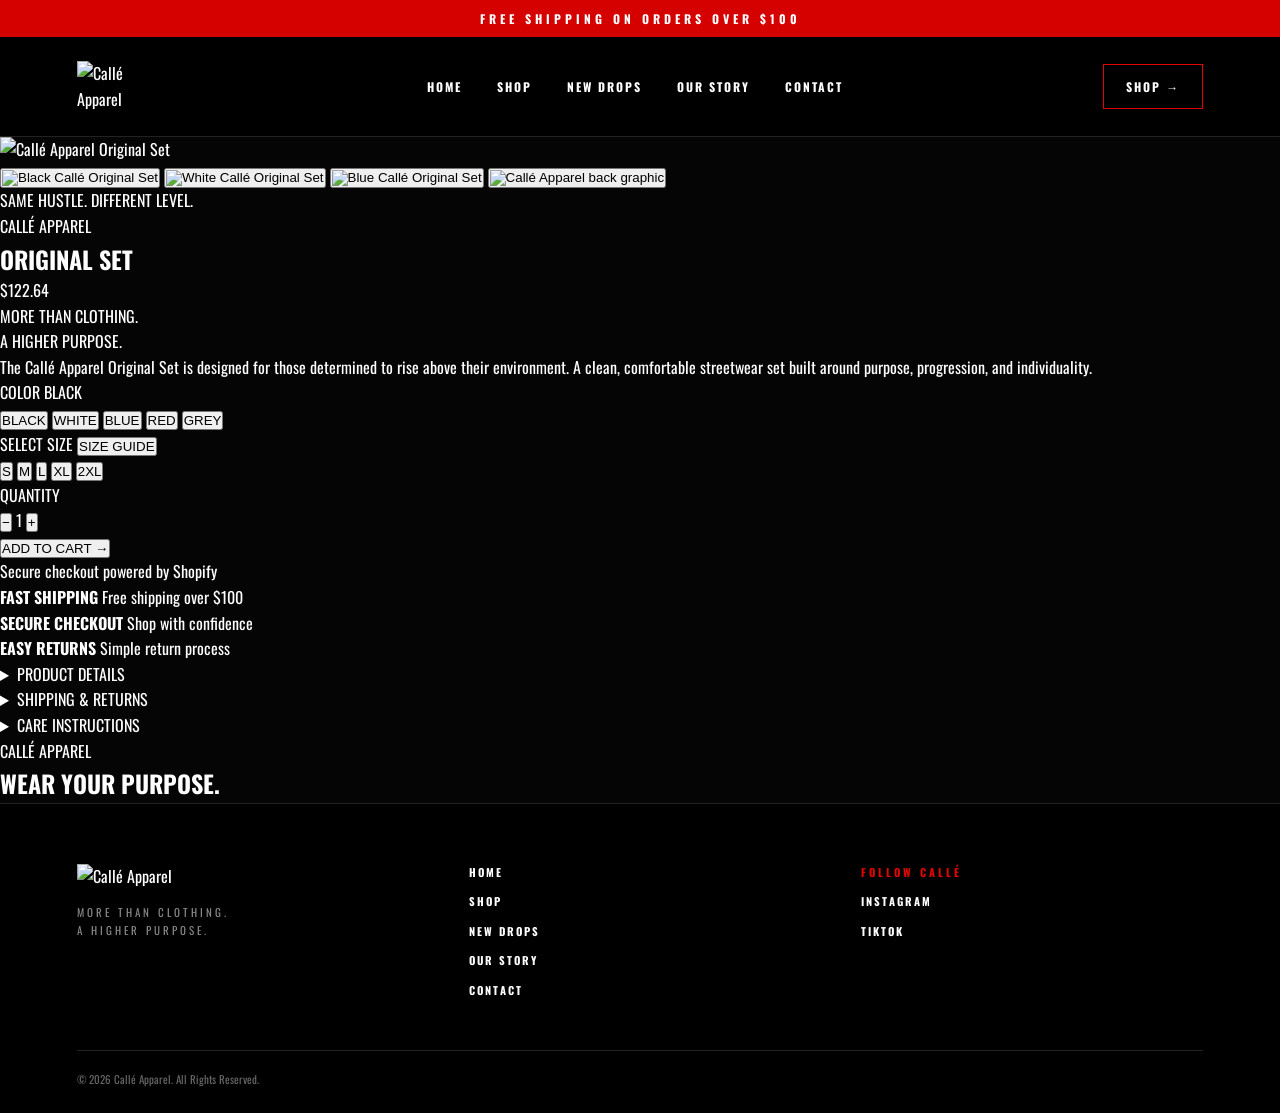
==== product-original.html @ 8cc24196 "Create product-original.html" ====
<!DOCTYPE html>
<html lang="en">

<head>
    <meta charset="UTF-8">
    <meta name="viewport" content="width=device-width, initial-scale=1.0">

    <title>Original Set | Callé Apparel</title>

    <meta name="description"
          content="Shop the Callé Apparel Original Set. More than clothing. A higher purpose.">

    <link rel="preconnect" href="https://fonts.googleapis.com">
    <link rel="preconnect" href="https://fonts.gstatic.com" crossorigin>

    <link href="https://fonts.googleapis.com/css2?family=Anton&family=Oswald:wght@400;500;600;700&family=Permanent+Marker&display=swap"
          rel="stylesheet">

    <link rel="stylesheet" href="style.css">
</head>

<body>

    <!-- ANNOUNCEMENT -->
    <div class="announcement-bar">
        FREE SHIPPING ON ORDERS OVER $100
    </div>


    <!-- NAVIGATION -->
    <header class="site-header">

        <a href="index.html" class="logo">
            <img src="images/calle-logo.png.jpg" alt="Callé Apparel">
        </a>

        <nav class="nav-links">
            <a href="index.html">HOME</a>
            <a href="index.html#shop">SHOP</a>
            <a href="index.html#new-drops">NEW DROPS</a>
            <a href="index.html#story">OUR STORY</a>
            <a href="index.html#contact">CONTACT</a>
        </nav>

        <a href="index.html#shop" class="nav-shop">
            SHOP →
        </a>

    </header>


    <!-- PRODUCT -->
    <main class="product-page">

        <!-- PRODUCT PHOTOS -->
        <section class="product-gallery">

            <div class="main-product-image">
                <img
                    id="mainProductImage"
                    src="images/calle-black.webp"
                    alt="Callé Apparel Original Set">
            </div>

            <div class="product-thumbnails">

                <button
                    class="thumbnail active"
                    data-image="images/calle-black.webp">
                    <img src="images/calle-black.webp"
                         alt="Black Callé Original Set">
                </button>

                <button
                    class="thumbnail"
                    data-image="images/calle-white.webp">
                    <img src="images/calle-white.webp"
                         alt="White Callé Original Set">
                </button>

                <button
                    class="thumbnail"
                    data-image="images/calle-blue.webp">
                    <img src="images/calle-blue.webp"
                         alt="Blue Callé Original Set">
                </button>

                <button
                    class="thumbnail"
                    data-image="images/calle-back.webp">
                    <img src="images/calle-back.webp"
                         alt="Callé Apparel back graphic">
                </button>

            </div>

            <div class="product-statement">
                <span>SAME HUSTLE.</span>
                DIFFERENT LEVEL.
            </div>

        </section>


        <!-- PRODUCT INFORMATION -->
        <section class="product-info">

            <p class="product-eyebrow">
                CALLÉ APPAREL
            </p>

            <h1>ORIGINAL SET</h1>

            <p class="product-price">
                $122.64
            </p>

            <div class="product-divider"></div>

            <p class="product-purpose">
                MORE THAN CLOTHING.<br>
                A HIGHER PURPOSE.
            </p>

            <p class="product-description">
                The Callé Apparel Original Set is designed for those
                determined to rise above their environment. A clean,
                comfortable streetwear set built around purpose,
                progression, and individuality.
            </p>


            <!-- COLOR -->
            <div class="product-option">

                <div class="option-heading">
                    <span>COLOR</span>
                    <span id="selectedColor">BLACK</span>
                </div>

                <div class="color-options">

                    <button
                        class="color-option black selected"
                        data-color="BLACK"
                        aria-label="Black">
                        <span></span>
                        BLACK
                    </button>

                    <button
                        class="color-option white"
                        data-color="WHITE"
                        aria-label="White">
                        <span></span>
                        WHITE
                    </button>

                    <button
                        class="color-option blue"
                        data-color="BLUE"
                        aria-label="Blue">
                        <span></span>
                        BLUE
                    </button>

                    <button
                        class="color-option red"
                        data-color="RED"
                        aria-label="Red">
                        <span></span>
                        RED
                    </button>

                    <button
                        class="color-option grey"
                        data-color="GREY"
                        aria-label="Grey">
                        <span></span>
                        GREY
                    </button>

                </div>

            </div>


            <!-- SIZE -->
            <div class="product-option">

                <div class="option-heading">
                    <span>SELECT SIZE</span>

                    <button class="size-guide">
                        SIZE GUIDE
                    </button>
                </div>

                <div class="size-options">

                    <button class="size-option" data-size="S">
                        S
                    </button>

                    <button class="size-option" data-size="M">
                        M
                    </button>

                    <button class="size-option" data-size="L">
                        L
                    </button>

                    <button class="size-option" data-size="XL">
                        XL
                    </button>

                    <button class="size-option" data-size="2XL">
                        2XL
                    </button>

                </div>

            </div>


            <!-- QUANTITY -->
            <div class="product-option">

                <div class="option-heading">
                    <span>QUANTITY</span>
                </div>

                <div class="quantity-selector">

                    <button id="minusQuantity">−</button>

                    <span id="quantity">1</span>

                    <button id="plusQuantity">+</button>

                </div>

            </div>


            <!-- SHOPIFY READY BUTTON -->
            <button class="add-to-cart" id="addToCart">
                ADD TO CART →
            </button>

            <p class="shopify-note">
                Secure checkout powered by Shopify
            </p>


            <!-- BENEFITS -->
            <div class="product-benefits">

                <div>
                    <strong>FAST SHIPPING</strong>
                    <span>Free shipping over $100</span>
                </div>

                <div>
                    <strong>SECURE CHECKOUT</strong>
                    <span>Shop with confidence</span>
                </div>

                <div>
                    <strong>EASY RETURNS</strong>
                    <span>Simple return process</span>
                </div>

            </div>


            <!-- DETAILS -->
            <div class="product-accordions">

                <details>
                    <summary>PRODUCT DETAILS</summary>

                    <p>
                        Callé Apparel Original matching T-shirt and
                        shorts set featuring signature Callé branding.
                    </p>
                </details>


                <details>
                    <summary>SHIPPING & RETURNS</summary>

                    <p>
                        Shipping and return information will be
                        finalized before checkout launches.
                    </p>
                </details>


                <details>
                    <summary>CARE INSTRUCTIONS</summary>

                    <p>
                        Wash with similar colors. Follow the garment
                        care label for best results.
                    </p>
                </details>

            </div>

        </section>

    </main>


    <!-- BRAND MESSAGE -->
    <section class="product-brand-banner">

        <p>CALLÉ APPAREL</p>

        <h2>
            WEAR YOUR
            <span>PURPOSE.</span>
        </h2>

    </section>


    <!-- FOOTER -->
    <footer id="contact">

        <div class="footer-brand">

            <img
                src="images/calle-logo.png.jpg"
                alt="Callé Apparel">

            <p>
                MORE THAN CLOTHING.<br>
                A HIGHER PURPOSE.
            </p>

        </div>

        <div class="footer-links">

            <a href="index.html">HOME</a>
            <a href="index.html#shop">SHOP</a>
            <a href="index.html#new-drops">NEW DROPS</a>
            <a href="index.html#story">OUR STORY</a>
            <a href="index.html#contact">CONTACT</a>

        </div>

        <div class="footer-social">

            <p>FOLLOW CALLÉ</p>

            <a href="#">INSTAGRAM</a>
            <a href="#">TIKTOK</a>

        </div>

        <div class="copyright">
            © 2026 Callé Apparel. All Rights Reserved.
        </div>

    </footer>


    <!-- PRODUCT PAGE SCRIPT -->
    <script>

        /* IMAGE GALLERY */

        const mainImage =
            document.getElementById("mainProductImage");

        const thumbnails =
            document.querySelectorAll(".thumbnail");

        thumbnails.forEach(thumbnail => {

            thumbnail.addEventListener("click", function () {

                mainImage.src =
                    this.dataset.image;

                thumbnails.forEach(item =>
                    item.classList.remove("active")
                );

                this.classList.add("active");

            });

        });


        /* COLORS */

        const colors =
            document.querySelectorAll(".color-option");

        const selectedColor =
            document.getElementById("selectedColor");

        colors.forEach(color => {

            color.addEventListener("click", function () {

                colors.forEach(item =>
                    item.classList.remove("selected")
                );

                this.classList.add("selected");

                selectedColor.textContent =
                    this.dataset.color;

            });

        });


        /* SIZES */

        const sizes =
            document.querySelectorAll(".size-option");

        let chosenSize = "";

        sizes.forEach(size => {

            size.addEventListener("click", function () {

                sizes.forEach(item =>
                    item.classList.remove("selected")
                );

                this.classList.add("selected");

                chosenSize =
                    this.dataset.size;

            });

        });


        /* QUANTITY */

        let quantity = 1;

        const quantityDisplay =
            document.getElementById("quantity");

        document
            .getElementById("plusQuantity")
            .addEventListener("click", function () {

                quantity++;

                quantityDisplay.textContent =
                    quantity;

            });


        document
            .getElementById("minusQuantity")
            .addEventListener("click", function () {

                if (quantity > 1) {

                    quantity--;

                    quantityDisplay.textContent =
                        quantity;

                }

            });


        /* TEMPORARY CART */

        document
            .getElementById("addToCart")
            .addEventListener("click", function () {

                if (!chosenSize) {

                    alert("Please select a size.");

                    return;

                }

                alert(
                    "You selected " +
                    selectedColor.textContent +
                    " / " +
                    chosenSize +
                    " / Quantity " +
                    quantity +
                    ". Shopify checkout will be connected soon."
                );

            });

    </script>

</body>
</html>
---- style.css ----
/* ========================================
   CALLÉ APPAREL
   Black / White / Red Streetwear Theme
======================================== */
@font-face {
    font-family: 'BeatStreet';
    src: url('fonts/Beatstreet.ttf') format('truetype');
    font-weight: normal;
    font-style: normal;
}
* {
    margin: 0;
    padding: 0;
    box-sizing: border-box;
}

html {
    scroll-behavior: smooth;
}

body {
    background: #050505;
    color: #ffffff;
    font-family: 'Oswald', sans-serif;
    line-height: 1.6;
}

a {
    color: inherit;
    text-decoration: none;
}

img {
    max-width: 100%;
}


/* ANNOUNCEMENT BAR */

.announcement-bar {
    background: #d50000;
    color: #ffffff;
    text-align: center;
    padding: 9px 20px;
    font-size: 12px;
    font-weight: 800;
    letter-spacing: 4px;
}


/* HEADER */

.site-header {
    min-height: 100px;
    padding: 15px 6%;
    display: flex;
    align-items: center;
    justify-content: space-between;
    background: rgba(0, 0, 0, 0.96);
    border-bottom: 1px solid #222;
    position: relative;
    z-index: 10;
}

.logo img {
    width: 90px;
    display: block;
}

.nav-links {
    display: flex;
    align-items: center;
    gap: 35px;
}

.nav-links a {
    font-size: 12px;
    font-weight: 800;
    letter-spacing: 2px;
    transition: 0.3s ease;
}

.nav-links a:hover {
    color: #e10600;
}

.nav-shop {
    border: 1px solid #e10600;
    padding: 12px 22px;
    color: #ffffff;
    font-size: 12px;
    font-weight: 800;
    letter-spacing: 2px;
    transition: 0.3s ease;
}

.nav-shop:hover {
    background: #e10600;
}


/* HERO */

.hero {
    min-height: 720px;
    position: relative;
    display: flex;
    align-items: center;
    padding: 80px 7%;
    overflow: hidden;

    background:
        linear-gradient(
            90deg,
            #050505 0%,
            #050505 30%,
            rgba(5, 5, 5, 0.95) 40%,
            rgba(5, 5, 5, 0.60) 55%,
            rgba(5, 5, 5, 0.20) 75%,
            rgba(5, 5, 5, 0.10) 100%
        ),
        url("images/Calle-hero.jpg");

    background-size: cover;
    background-position: 72% 38%;
    background-repeat: no-repeat;
}


.hero-overlay {
    position: absolute;
    inset: 0;

    background:
        linear-gradient(
            90deg,
            rgba(0,0,0,0.25),
            rgba(0,0,0,0)
        );
}

.hero-content {
    position: relative;
    z-index: 2;
    width: 48%;
    max-width: 680px;
}

.hero-small {
    color: #e10600;
    font-size: 14px;
    font-weight: 900;
    letter-spacing: 6px;
    margin-bottom: 10px;
}

.hero h1 {
    font-size: clamp(75px, 12vw, 170px);
    line-height: 0.78;
    letter-spacing: -7px;
    font-weight: 1000;
    margin: 20px 0 35px;
}

.hero h1 span {
    color: #e10600;
    display: block;
    font-style: italic;
}

.hero-tagline {
    font-size: 14px;
    font-weight: 900;
    letter-spacing: 6px;
    margin-bottom: 18px;
}

.hero-description {
    max-width: 550px;
    color: #c7c7c7;
    font-size: 18px;
    margin-bottom: 35px;
}

.hero-buttons {
    display: flex;
    flex-wrap: wrap;
    gap: 15px;
}


/* BUTTONS */

.btn {
    display: inline-block;
    padding: 16px 28px;
    font-size: 12px;
    font-weight: 900;
    letter-spacing: 2px;
    transition: 0.25s ease;
}

.btn-red {
    background: #e10600;
    border: 1px solid #e10600;
}

.btn-red:hover {
    background: #ffffff;
    color: #000000;
    border-color: #ffffff;
}

.btn-outline {
    border: 1px solid #ffffff;
}

.btn-outline:hover {
    background: #ffffff;
    color: #000000;
}


/* SECTION HEADINGS */

.section-heading {
    text-align: center;
    max-width: 850px;
    margin: 0 auto 50px;
}

.section-heading > p:first-child,
.section-label {
    color: #e10600;
    font-size: 12px;
    font-weight: 900;
    letter-spacing: 5px;
}

.section-heading h2 {
    font-size: clamp(38px, 6vw, 75px);
    line-height: 1;
    margin: 12px 0;
    font-weight: 1000;
}

.section-subtitle {
    color: #888;
    text-transform: uppercase;
    font-size: 11px;
    letter-spacing: 5px;
}


/* LATEST DROP */

.latest-drop {
    padding: 100px 6%;
    background: #090909;
}

.product-grid {
    display: grid;
    grid-template-columns: repeat(3, 1fr);
    gap: 25px;
    max-width: 1250px;
    margin: auto;
}

.product-card {
    background: #111111;
    padding: 15px 15px 30px;
    text-align: center;
    border: 1px solid #222;
    transition: 0.3s ease;
}

.product-card:hover {
    transform: translateY(-8px);
    border-color: #e10600;
}

.product-image {
    height: 390px;
    background: linear-gradient(145deg, #242424, #101010);
    margin-bottom: 25px;
    display: flex;
    align-items: center;
    justify-content: center;
}

.image-placeholder {
    color: #555;
    font-size: 11px;
    font-weight: 800;
    letter-spacing: 3px;
}

.product-card h3 {
    font-size: 15px;
    letter-spacing: 2px;
    margin-bottom: 5px;
}

.price {
    font-size: 18px;
    font-weight: 800;
    margin-bottom: 18px;
}

.product-button {
    display: inline-block;
    background: #e10600;
    padding: 12px 25px;
    font-size: 11px;
    font-weight: 900;
    letter-spacing: 2px;
    transition: 0.25s ease;
}

.product-button:hover {
    background: #ffffff;
    color: #000000;
}


/* STATEMENT */

.statement-section {
    padding: 120px 7%;
    text-align: center;
    border-top: 1px solid #222;
    border-bottom: 1px solid #222;
    background:
        linear-gradient(
            135deg,
            #050505,
            #161616,
            #050505
        );
}

.statement-section p {
    color: #e10600;
    font-weight: 900;
    letter-spacing: 6px;
    margin-bottom: 15px;
}

.statement-section h2 {
    font-size: clamp(45px, 8vw, 105px);
    line-height: 0.95;
}

.statement-section h2 span {
    color: #e10600;
}


/* OUR STORY */

.story-section {
    display: grid;
    grid-template-columns: 1fr 1fr;
    min-height: 650px;
}

.story-image {
    background:
        linear-gradient(
            135deg,
            #242424,
            #080808
        );

    display: flex;
    align-items: center;
    justify-content: center;
}

.story-image-placeholder {
    color: #555;
    font-size: 12px;
    letter-spacing: 4px;
    font-weight: 800;
}

.story-content {
    padding: 90px 9%;
    display: flex;
    flex-direction: column;
    justify-content: center;
    background: #0d0d0d;
}

.story-content h2 {
    font-size: clamp(48px, 6vw, 85px);
    line-height: 0.9;
    margin: 18px 0 30px;
}

.story-content p:not(.section-label) {
    color: #bcbcbc;
    margin-bottom: 20px;
    max-width: 600px;
}

.story-content .btn {
    align-self: flex-start;
    margin-top: 10px;
}


/* MISSION */

.mission {
    display: grid;
    grid-template-columns: repeat(3, 1fr);
    max-width: 1250px;
    margin: auto;
    padding: 100px 6%;
    gap: 50px;
}

.mission-item {
    border-left: 2px solid #e10600;
    padding-left: 25px;
}

.mission-item span {
    color: #e10600;
    font-size: 13px;
    font-weight: 900;
    letter-spacing: 3px;
}

.mission-item h3 {
    font-size: 27px;
    margin: 8px 0;
}

.mission-item p {
    color: #999;
}


/* CATEGORIES */

.categories {
    padding: 100px 5%;
    background: #0b0b0b;
}

.category-grid {
    display: grid;
    grid-template-columns: repeat(3, 1fr);
    gap: 15px;
    max-width: 1350px;
    margin: auto;
}

.category-card {
    min-height: 330px;
    padding: 35px;
    display: flex;
    flex-direction: column;
    justify-content: flex-end;

    border: 1px solid #333;

    background:
        linear-gradient(
            145deg,
            #272727,
            #0b0b0b
        );

    transition: 0.3s ease;
}

.category-card:hover {
    border-color: #e10600;
    transform: translateY(-5px);
}

.category-card h3 {
    font-size: 32px;
    letter-spacing: 2px;
}

.category-card span {
    color: #e10600;
    font-size: 11px;
    font-weight: 900;
    letter-spacing: 2px;
}


/* BRAND QUOTE */

.brand-quote {
    padding: 120px 5%;
    text-align: center;
}

.brand-quote h2 {
    font-size: clamp(50px, 8vw, 110px);
    line-height: 0.9;
}

.brand-quote span {
    color: #e10600;
}


/* NEWSLETTER */

.newsletter {
    max-width: 1250px;
    margin: 0 auto 100px;
    padding: 60px;

    display: grid;
    grid-template-columns: 1fr 1fr;
    align-items: center;
    gap: 60px;

    background: #101010;
    border-top: 2px solid #e10600;
}

.newsletter h2 {
    font-size: 42px;
    margin: 10px 0;
}

.newsletter p:not(.section-label) {
    color: #999;
}

.newsletter-form {
    display: flex;
}

.newsletter-form input {
    flex: 1;
    background: #050505;
    border: 1px solid #444;
    color: #ffffff;
    padding: 17px;
    outline: none;
}

.newsletter-form input:focus {
    border-color: #e10600;
}

.newsletter-form button {
    border: none;
    background: #e10600;
    color: #ffffff;
    padding: 0 25px;
    font-size: 11px;
    font-weight: 900;
    letter-spacing: 2px;
    cursor: pointer;
}


/* FOOTER */

footer {
    padding: 60px 6% 25px;
    background: #000000;
    border-top: 1px solid #222;

    display: grid;
    grid-template-columns: 1fr 1fr 1fr;
    gap: 50px;
}

.footer-brand img {
    width: 110px;
    margin-bottom: 15px;
}

.footer-brand p {
    color: #888;
    font-size: 11px;
    letter-spacing: 3px;
}

.footer-links,
.footer-social {
    display: flex;
    flex-direction: column;
    gap: 12px;
}

.footer-links a,
.footer-social a {
    font-size: 11px;
    font-weight: 800;
    letter-spacing: 2px;
}

.footer-links a:hover,
.footer-social a:hover {
    color: #e10600;
}

.footer-social p {
    color: #e10600;
    font-size: 11px;
    font-weight: 900;
    letter-spacing: 3px;
}

.copyright {
    grid-column: 1 / -1;
    border-top: 1px solid #222;
    padding-top: 20px;
    color: #666;
    font-size: 11px;
}
/* STREETWEAR TYPOGRAPHY */

.hero h1,
.section-heading h2,
.statement-section h2,
.story-content h2,
.brand-quote h2 {
    font-family: 'Anton', sans-serif;
    text-transform: uppercase;
    letter-spacing: 1px;
}

.nav-links,
.nav-shop,
.btn,
.product-button,
.product-card h3,
.category-card h3 {
    font-family: 'Oswald', sans-serif;
    text-transform: uppercase;
}


/* HAND-DRAWN STREET STYLE */

.hero h1 span {
    font-family: 'Permanent Marker', cursive;
    color: #e10600;
    transform: rotate(-3deg);
    display: block;
    letter-spacing: -2px;
}

.brand-quote span {
    font-family: 'Permanent Marker', cursive;
    color: #e10600;
}

.statement-section h2 span {
    font-family: 'Permanent Marker', cursive;
}

/* ========================================
   MOBILE
======================================== */

@media (max-width: 900px) {

    .site-header {
        flex-direction: column;
        gap: 20px;
        padding: 20px;
    }

    .nav-links {
        flex-wrap: wrap;
        justify-content: center;
        gap: 18px;
    }

    .nav-shop {
        display: none;
    }

    .hero {
        min-height: 650px;
        padding: 70px 7%;
    }

    .hero h1 {
        letter-spacing: -4px;
    }

    .product-grid,
    .category-grid,
    .mission {
        grid-template-columns: 1fr;
    }

    .product-image {
        height: 450px;
    }

    .story-section {
        grid-template-columns: 1fr;
    }

    .story-image {
        min-height: 400px;
    }

    .newsletter {
        margin: 0 20px 70px;
        padding: 40px 25px;
        grid-template-columns: 1fr;
    }

    footer {
        grid-template-columns: 1fr;
    }

}


@media (max-width: 550px) {

    .announcement-bar {
        font-size: 9px;
        letter-spacing: 2px;
    }

    .logo img {
        width: 75px;
    }

    .nav-links {
        gap: 12px;
    }

    .nav-links a {
        font-size: 9px;
        letter-spacing: 1px;
    }

    .hero {
        min-height: 570px;
    }

    .hero h1 {
        font-size: 70px;
    }

    .hero-tagline {
        letter-spacing: 3px;
    }

    .hero-description {
        font-size: 15px;
    }

    .hero-buttons {
        flex-direction: column;
        align-items: flex-start;
    }

    .product-image {
        height: 330px;
    }

    .newsletter-form {
        flex-direction: column;
    }

    .newsletter-form button {
        padding: 17px;
    }

}
@font-face {
    font-family: 'BeatStreet';
    src: url('fonts/Beatstreet.ttf') format('truetype');
    font-weight: normal;
    font-style: normal;
}
/* BEAT STREET HERO FONT */

.hero h1,
.hero h1 span {
    font-family: 'BeatStreet', 'Permanent Marker', cursive;
}
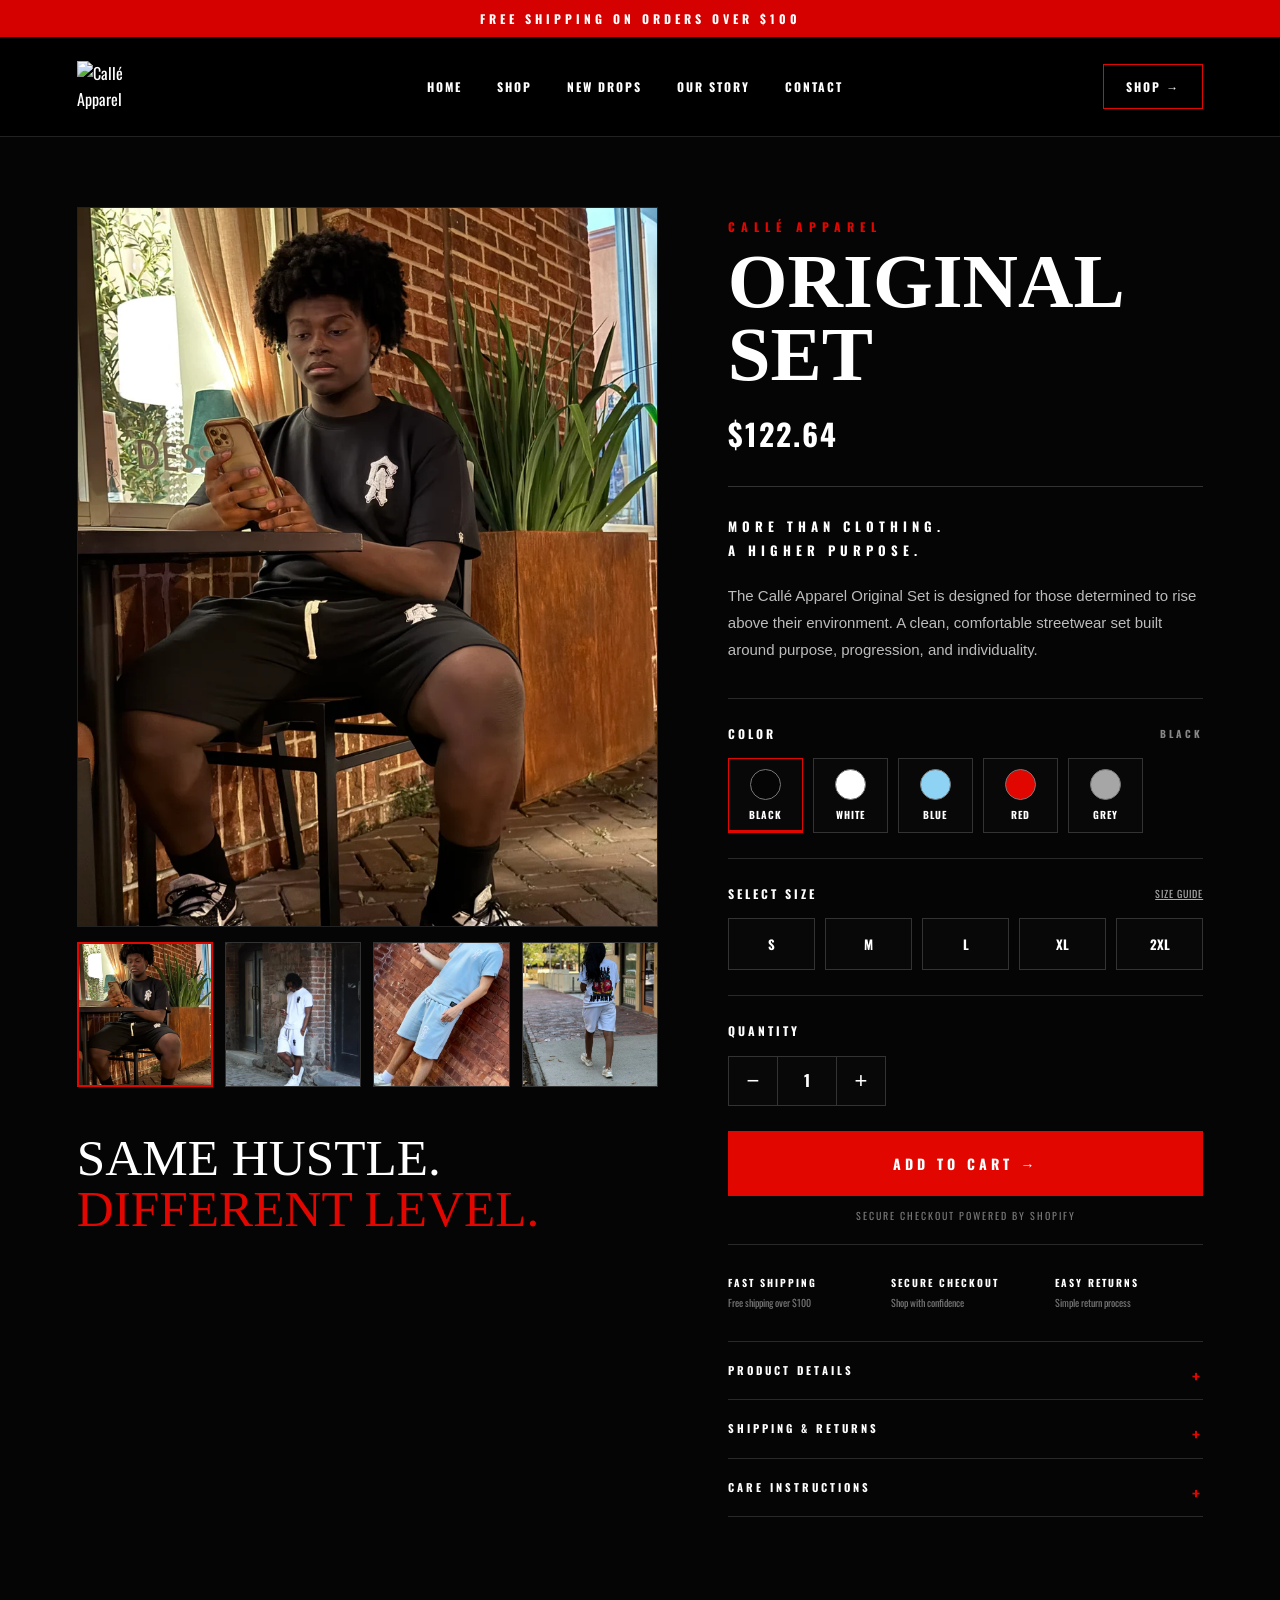
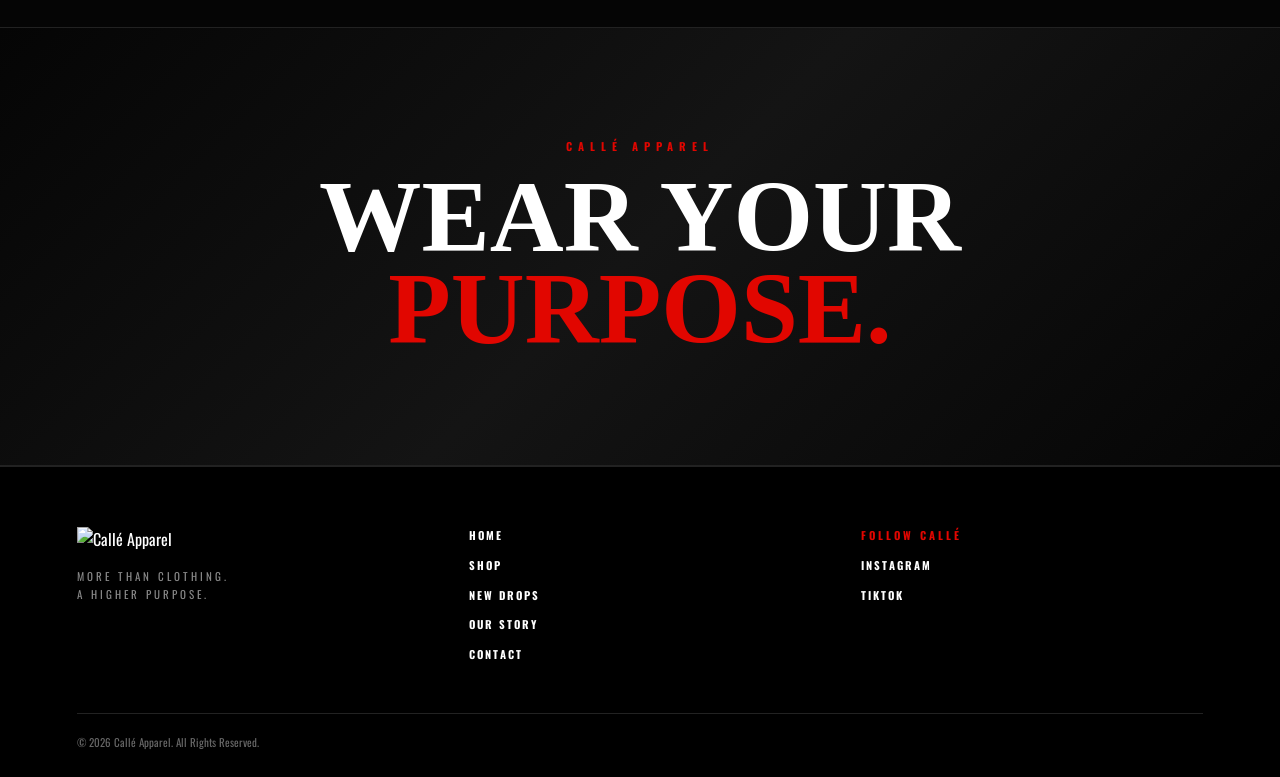
==== commit ef6e4fdb: "Update product-original.html" ====
--- a/product-original.html
+++ b/product-original.html
@@ -31,7 +31,7 @@
     <header class="site-header">
 
         <a href="index.html" class="logo">
-            <img src="images/calle-logo.png.jpg" alt="Callé Apparel">
+ <img src="images/Calle-logo.png.jpg" alt="Callé Apparel">
         </a>
 
         <nav class="nav-links">
--- a/style.css
+++ b/style.css
@@ -793,3 +793,586 @@
 .hero h1 span {
     font-family: 'BeatStreet', 'Permanent Marker', cursive;
 }
+/* =========================================
+   CALLÉ PRODUCT PAGE
+========================================= */
+
+.product-page {
+    max-width: 1450px;
+    margin: 0 auto;
+    padding: 70px 6% 110px;
+
+    display: grid;
+    grid-template-columns: 1.1fr 0.9fr;
+    gap: 70px;
+
+    background: #050505;
+}
+
+
+/* PRODUCT GALLERY */
+
+.product-gallery {
+    min-width: 0;
+}
+
+.main-product-image {
+    width: 100%;
+    height: 720px;
+    overflow: hidden;
+    background: #111111;
+    border: 1px solid #222;
+}
+
+.main-product-image img {
+    width: 100%;
+    height: 100%;
+    object-fit: cover;
+    display: block;
+}
+
+
+/* THUMBNAILS */
+
+.product-thumbnails {
+    display: grid;
+    grid-template-columns: repeat(4, 1fr);
+    gap: 12px;
+    margin-top: 15px;
+}
+
+.thumbnail {
+    height: 145px;
+    padding: 0;
+    border: 1px solid #333;
+    background: #111;
+    cursor: pointer;
+    overflow: hidden;
+    transition: 0.25s ease;
+}
+
+.thumbnail img {
+    width: 100%;
+    height: 100%;
+    object-fit: cover;
+    display: block;
+}
+
+.thumbnail:hover,
+.thumbnail.active {
+    border-color: #e10600;
+}
+
+.thumbnail.active {
+    border-width: 2px;
+}
+
+
+/* PRODUCT STATEMENT */
+
+.product-statement {
+    margin-top: 45px;
+    font-family: 'BeatStreet', 'Permanent Marker', cursive;
+    font-size: clamp(32px, 4vw, 58px);
+    line-height: 1;
+    text-transform: uppercase;
+}
+
+.product-statement span {
+    display: block;
+    color: #ffffff;
+}
+
+.product-statement {
+    color: #e10600;
+}
+
+
+/* PRODUCT INFORMATION */
+
+.product-info {
+    padding-top: 10px;
+}
+
+.product-eyebrow {
+    color: #e10600;
+    font-size: 12px;
+    font-weight: 900;
+    letter-spacing: 6px;
+    margin-bottom: 10px;
+}
+
+.product-info h1 {
+    font-family: 'BeatStreet', 'Permanent Marker', cursive;
+    font-size: clamp(55px, 6vw, 95px);
+    line-height: 0.95;
+    text-transform: uppercase;
+    margin-bottom: 18px;
+}
+
+.product-price {
+    font-size: 30px;
+    font-weight: 700;
+    letter-spacing: 2px;
+}
+
+.product-divider {
+    height: 1px;
+    background: #333;
+    margin: 28px 0;
+}
+
+
+/* PURPOSE + DESCRIPTION */
+
+.product-purpose {
+    font-size: 13px;
+    font-weight: 900;
+    letter-spacing: 5px;
+    line-height: 1.8;
+    margin-bottom: 20px;
+}
+
+.product-description {
+    color: #bcbcbc;
+    font-family: Arial, sans-serif;
+    font-size: 15px;
+    line-height: 1.8;
+    max-width: 600px;
+    margin-bottom: 35px;
+}
+
+
+/* OPTIONS */
+
+.product-option {
+    border-top: 1px solid #292929;
+    padding: 25px 0;
+}
+
+.option-heading {
+    display: flex;
+    align-items: center;
+    justify-content: space-between;
+    gap: 20px;
+
+    font-size: 12px;
+    font-weight: 900;
+    letter-spacing: 3px;
+
+    margin-bottom: 15px;
+}
+
+#selectedColor {
+    color: #888;
+    font-size: 10px;
+}
+
+
+/* COLOR OPTIONS */
+
+.color-options {
+    display: flex;
+    flex-wrap: wrap;
+    gap: 10px;
+}
+
+.color-option {
+    min-width: 75px;
+    padding: 10px 9px;
+
+    display: flex;
+    flex-direction: column;
+    align-items: center;
+    gap: 7px;
+
+    background: #080808;
+    color: #ffffff;
+    border: 1px solid #333;
+
+    font-family: 'Oswald', sans-serif;
+    font-size: 10px;
+    font-weight: 700;
+    letter-spacing: 1px;
+
+    cursor: pointer;
+    transition: 0.2s ease;
+}
+
+.color-option span {
+    width: 31px;
+    height: 31px;
+    border-radius: 50%;
+    border: 1px solid #777;
+    display: block;
+}
+
+
+/* COLOR SWATCHES */
+
+.color-option.black span {
+    background: #050505;
+}
+
+.color-option.white span {
+    background: #ffffff;
+}
+
+.color-option.blue span {
+    background: #8fd3f4;
+}
+
+.color-option.red span {
+    background: #e10600;
+}
+
+.color-option.grey span {
+    background: #a6a6a6;
+}
+
+.color-option:hover,
+.color-option.selected {
+    border-color: #e10600;
+}
+
+.color-option.selected {
+    box-shadow: inset 0 -2px 0 #e10600;
+}
+
+
+/* SIZE */
+
+.size-guide {
+    border: none;
+    background: transparent;
+    color: #aaa;
+    text-decoration: underline;
+
+    font-family: 'Oswald', sans-serif;
+    font-size: 10px;
+    letter-spacing: 1px;
+
+    cursor: pointer;
+}
+
+.size-options {
+    display: grid;
+    grid-template-columns: repeat(5, 1fr);
+    gap: 10px;
+}
+
+.size-option {
+    min-height: 52px;
+
+    background: #080808;
+    color: #ffffff;
+
+    border: 1px solid #333;
+
+    font-family: 'Oswald', sans-serif;
+    font-size: 13px;
+    font-weight: 700;
+
+    cursor: pointer;
+    transition: 0.2s ease;
+}
+
+.size-option:hover,
+.size-option.selected {
+    border-color: #e10600;
+}
+
+.size-option.selected {
+    background: #e10600;
+}
+
+
+/* QUANTITY */
+
+.quantity-selector {
+    display: inline-grid;
+    grid-template-columns: 48px 60px 48px;
+    border: 1px solid #333;
+}
+
+.quantity-selector button,
+.quantity-selector span {
+    height: 48px;
+
+    display: flex;
+    align-items: center;
+    justify-content: center;
+
+    background: #080808;
+    color: #ffffff;
+}
+
+.quantity-selector button {
+    border: none;
+    font-size: 22px;
+    cursor: pointer;
+}
+
+.quantity-selector span {
+    border-left: 1px solid #333;
+    border-right: 1px solid #333;
+    font-weight: 700;
+}
+
+.quantity-selector button:hover {
+    color: #e10600;
+}
+
+
+/* ADD TO CART */
+
+.add-to-cart {
+    width: 100%;
+    min-height: 65px;
+
+    border: 1px solid #e10600;
+    background: #e10600;
+    color: #ffffff;
+
+    font-family: 'Oswald', sans-serif;
+    font-size: 14px;
+    font-weight: 900;
+    letter-spacing: 4px;
+
+    cursor: pointer;
+    transition: 0.25s ease;
+}
+
+.add-to-cart:hover {
+    background: #ffffff;
+    color: #000000;
+    border-color: #ffffff;
+}
+
+.shopify-note {
+    color: #777;
+    text-align: center;
+    font-size: 10px;
+    letter-spacing: 2px;
+    margin-top: 12px;
+    text-transform: uppercase;
+}
+
+
+/* BENEFITS */
+
+.product-benefits {
+    display: grid;
+    grid-template-columns: repeat(3, 1fr);
+    gap: 15px;
+
+    padding: 30px 0;
+    margin-top: 20px;
+
+    border-top: 1px solid #292929;
+    border-bottom: 1px solid #292929;
+}
+
+.product-benefits div {
+    display: flex;
+    flex-direction: column;
+}
+
+.product-benefits strong {
+    font-size: 10px;
+    letter-spacing: 2px;
+}
+
+.product-benefits span {
+    color: #777;
+    font-size: 10px;
+    margin-top: 4px;
+}
+
+
+/* PRODUCT DETAILS */
+
+.product-accordions details {
+    border-bottom: 1px solid #292929;
+}
+
+.product-accordions summary {
+    padding: 20px 0;
+
+    font-size: 11px;
+    font-weight: 900;
+    letter-spacing: 3px;
+
+    cursor: pointer;
+    list-style: none;
+}
+
+.product-accordions summary::-webkit-details-marker {
+    display: none;
+}
+
+.product-accordions summary::after {
+    content: "+";
+    float: right;
+    color: #e10600;
+    font-size: 18px;
+}
+
+.product-accordions details[open] summary::after {
+    content: "−";
+}
+
+.product-accordions details p {
+    color: #999;
+    font-family: Arial, sans-serif;
+    font-size: 13px;
+    line-height: 1.7;
+    padding: 0 0 20px;
+}
+
+
+/* PRODUCT BRAND BANNER */
+
+.product-brand-banner {
+    padding: 110px 6%;
+    text-align: center;
+
+    border-top: 1px solid #222;
+    border-bottom: 1px solid #222;
+
+    background:
+        linear-gradient(
+            135deg,
+            #050505,
+            #141414,
+            #050505
+        );
+}
+
+.product-brand-banner p {
+    color: #e10600;
+    font-size: 11px;
+    font-weight: 900;
+    letter-spacing: 6px;
+    margin-bottom: 15px;
+}
+
+.product-brand-banner h2 {
+    font-family: 'BeatStreet', 'Permanent Marker', cursive;
+    font-size: clamp(55px, 8vw, 110px);
+    line-height: 0.9;
+}
+
+.product-brand-banner h2 span {
+    color: #e10600;
+}
+
+
+/* PRODUCT PAGE TABLET */
+
+@media (max-width: 1000px) {
+
+    .product-page {
+        grid-template-columns: 1fr;
+        gap: 50px;
+        padding-top: 40px;
+    }
+
+    .main-product-image {
+        height: 700px;
+    }
+
+}
+
+
+/* PRODUCT PAGE MOBILE */
+
+@media (max-width: 600px) {
+
+    .product-page {
+        padding: 30px 18px 70px;
+    }
+
+    .main-product-image {
+        height: 500px;
+    }
+
+    .product-thumbnails {
+        gap: 7px;
+    }
+
+    .thumbnail {
+        height: 90px;
+    }
+
+    .product-info h1 {
+        font-size: 52px;
+    }
+
+    .color-options {
+        display: grid;
+        grid-template-columns: repeat(3, 1fr);
+    }
+
+    .color-option {
+        width: 100%;
+        min-width: 0;
+    }
+
+    .size-options {
+        grid-template-columns: repeat(5, 1fr);
+        gap: 6px;
+    }
+
+    .size-option {
+        min-height: 48px;
+    }
+
+    .product-benefits {
+        grid-template-columns: 1fr;
+        gap: 18px;
+    }
+
+    .product-statement {
+        margin-top: 30px;
+    }
+
+}
+/* REAL PRODUCT PHOTOS */
+
+.product-image {
+    overflow: hidden;
+}
+
+.product-image img {
+    width: 100%;
+    height: 100%;
+    object-fit: cover;
+    object-position: center;
+    display: block;
+    transition: transform 0.4s ease;
+}
+
+.product-card:hover .product-image img {
+    transform: scale(1.04);
+}
+/* OUR STORY PHOTO */
+
+.story-image {
+    overflow: hidden;
+}
+
+.story-image img {
+    width: 100%;
+    height: 100%;
+    min-height: 650px;
+    object-fit: cover;
+    object-position: center;
+    display: block;
+}
+
+@media (max-width: 900px) {
+    .story-image img {
+        min-height: 500px;
+    }
+}
